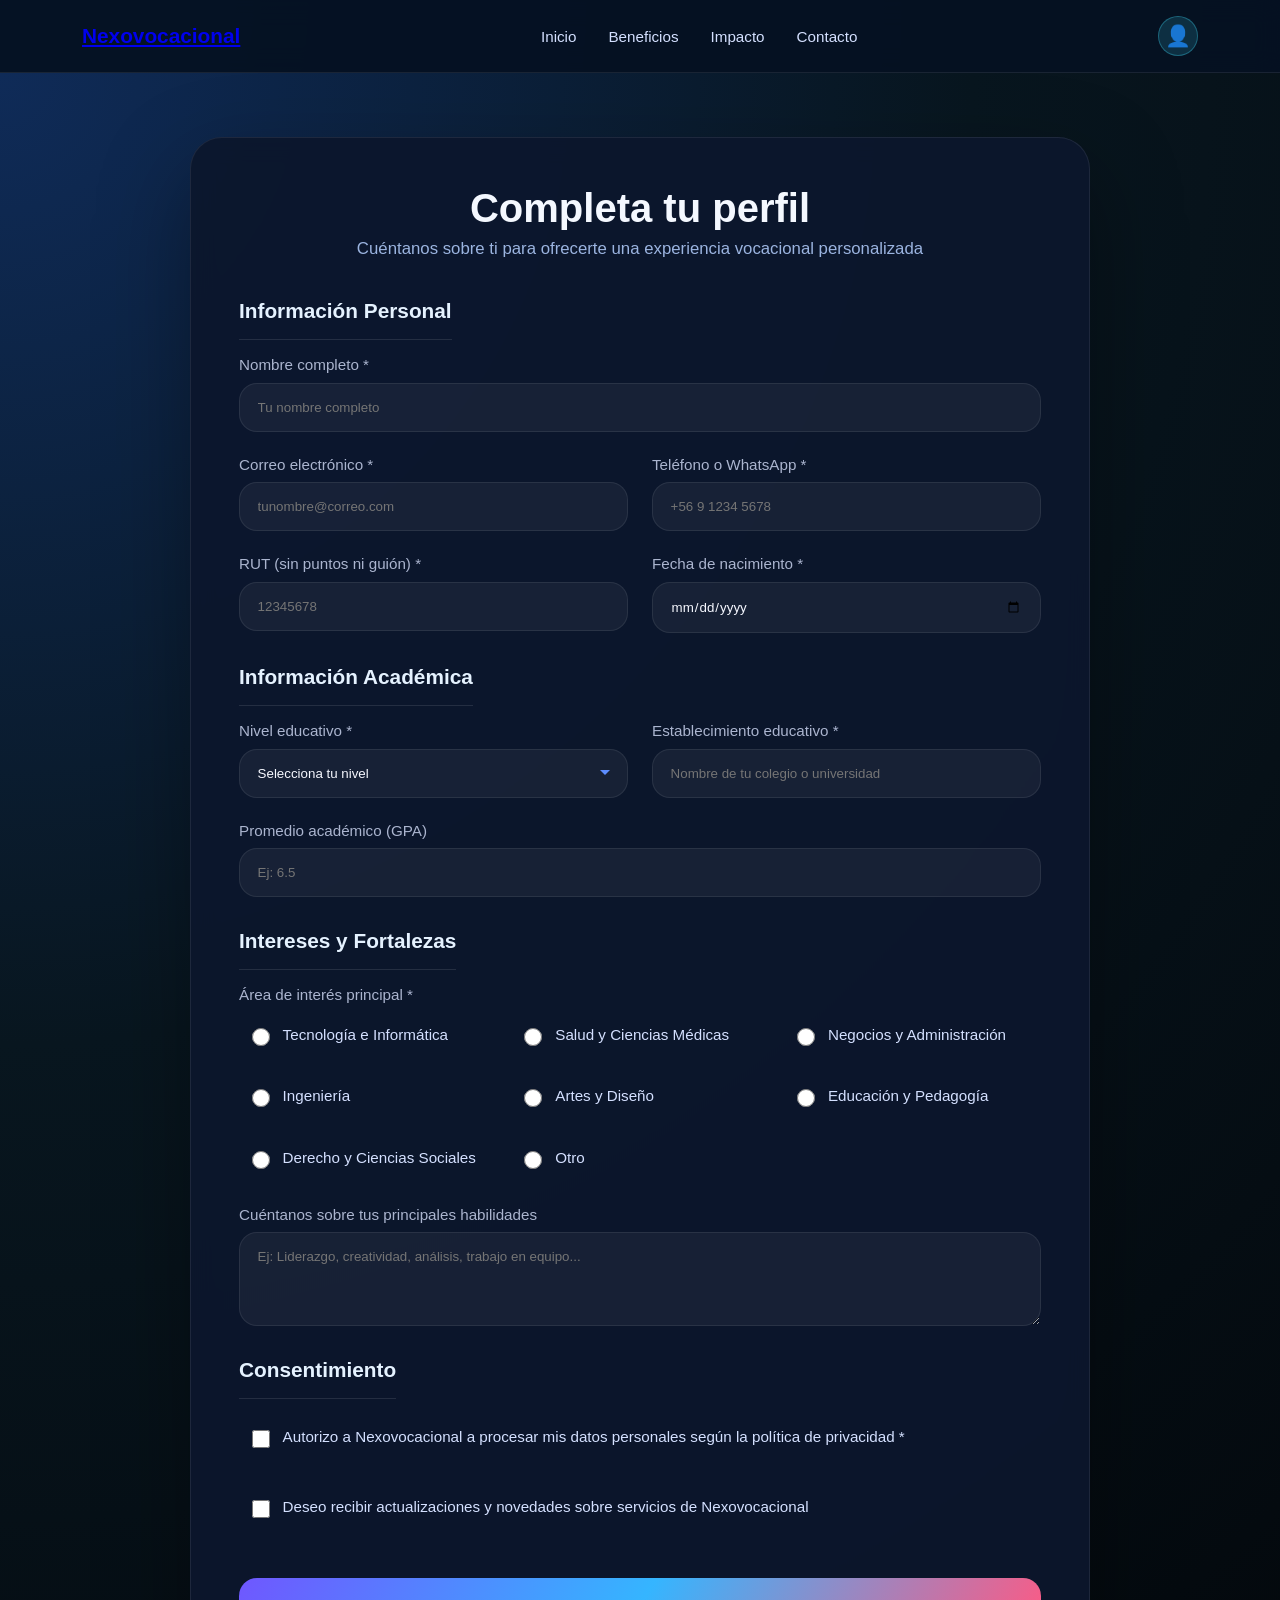
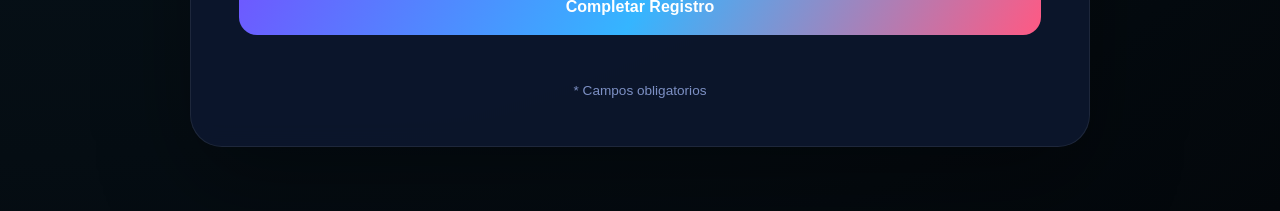
==== registro.html @ 3d801a6a "Actualizacion de la pagina" ====
<!DOCTYPE html>
<html lang="es">
<head>
  <meta charset="UTF-8">
  <meta name="viewport" content="width=device-width, initial-scale=1.0">
  <title>Nexovocacional | Registro de Estudiante</title>
  <link rel="stylesheet" href="css/style.css">
  <link rel="stylesheet" href="css/registro.css">
</head>
<body>
  <header class="navbar">
    <div class="navbar-container">
      <div class="navbar-logo">
        <a href="index.html">Nexovocacional</a>
      </div>
      <nav class="navbar-menu">
        <a href="index.html#inicio" class="nav-link">Inicio</a>
        <a href="index.html#beneficios" class="nav-link">Beneficios</a>
        <a href="index.html#impacto" class="nav-link">Impacto</a>
        <a href="index.html#contacto" class="nav-link">Contacto</a>
      </nav>
      <div class="navbar-account">
        <button id="accountBtn" class="account-btn" title="Mi cuenta">👤</button>
      </div>
    </div>
  </header>

  <main class="registro-container">
    <div class="registro-wrapper">
      <div class="registro-header">
        <h1>Completa tu perfil</h1>
        <p>Cuéntanos sobre ti para ofrecerte una experiencia vocacional personalizada</p>
      </div>

      <form id="registroForm" class="registro-form">
        <!-- Información Personal -->
        <fieldset class="form-section">
          <legend>Información Personal</legend>
          
          <div class="form-group">
            <label for="nombre">Nombre completo *</label>
            <input type="text" id="nombre" name="nombre" placeholder="Tu nombre completo" required>
          </div>

          <div class="form-row">
            <div class="form-group">
              <label for="email">Correo electrónico *</label>
              <input type="email" id="email" name="email" placeholder="tunombre@correo.com" required>
            </div>
            <div class="form-group">
              <label for="telefono">Teléfono o WhatsApp *</label>
              <input type="tel" id="telefono" name="telefono" placeholder="+56 9 1234 5678" required>
            </div>
          </div>

          <div class="form-row">
            <div class="form-group">
              <label for="rut">RUT (sin puntos ni guión) *</label>
              <input type="text" id="rut" name="rut" placeholder="12345678" required>
            </div>
            <div class="form-group">
              <label for="fecha_nacimiento">Fecha de nacimiento *</label>
              <input type="date" id="fecha_nacimiento" name="fecha_nacimiento" required>
            </div>
          </div>
        </fieldset>

        <!-- Información Académica -->
        <fieldset class="form-section">
          <legend>Información Académica</legend>
          
          <div class="form-row">
            <div class="form-group">
              <label for="nivel">Nivel educativo *</label>
              <select id="nivel" name="nivel" required>
                <option value="">Selecciona tu nivel</option>
                <option value="7mo_8vo">7mo a 8vo básico</option>
                <option value="1ro_2do_medio">1ro a 2do medio</option>
                <option value="3ro_4to_medio">3ro a 4to medio</option>
                <option value="egresado">Egresado de educación media</option>
                <option value="universitario">Estudiante universitario</option>
                <option value="profesional">Profesional trabajando</option>
              </select>
            </div>
            <div class="form-group">
              <label for="establecimiento">Establecimiento educativo *</label>
              <input type="text" id="establecimiento" name="establecimiento" placeholder="Nombre de tu colegio o universidad" required>
            </div>
          </div>

          <div class="form-group">
            <label for="promedio">Promedio académico (GPA)</label>
            <input type="number" id="promedio" name="promedio" min="1" max="7" step="0.1" placeholder="Ej: 6.5">
          </div>
        </fieldset>

        <!-- Intereses y Fortalezas -->
        <fieldset class="form-section">
          <legend>Intereses y Fortalezas</legend>
          
          <div class="form-group">
            <label>Área de interés principal *</label>
            <div class="checkbox-group">
              <label class="checkbox-label">
                <input type="radio" name="area_interes" value="tecnologia" required>
                <span>Tecnología e Informática</span>
              </label>
              <label class="checkbox-label">
                <input type="radio" name="area_interes" value="salud">
                <span>Salud y Ciencias Médicas</span>
              </label>
              <label class="checkbox-label">
                <input type="radio" name="area_interes" value="negocios">
                <span>Negocios y Administración</span>
              </label>
              <label class="checkbox-label">
                <input type="radio" name="area_interes" value="ingenieria">
                <span>Ingeniería</span>
              </label>
              <label class="checkbox-label">
                <input type="radio" name="area_interes" value="artes">
                <span>Artes y Diseño</span>
              </label>
              <label class="checkbox-label">
                <input type="radio" name="area_interes" value="educacion">
                <span>Educación y Pedagogía</span>
              </label>
              <label class="checkbox-label">
                <input type="radio" name="area_interes" value="derecho">
                <span>Derecho y Ciencias Sociales</span>
              </label>
              <label class="checkbox-label">
                <input type="radio" name="area_interes" value="otro">
                <span>Otro</span>
              </label>
            </div>
          </div>

          <div class="form-group">
            <label for="habilidades">Cuéntanos sobre tus principales habilidades</label>
            <textarea id="habilidades" name="habilidades" placeholder="Ej: Liderazgo, creatividad, análisis, trabajo en equipo..." rows="4"></textarea>
          </div>
        </fieldset>

        <!-- Información de Contacto y Consentimiento -->
        <fieldset class="form-section">
          <legend>Consentimiento</legend>
          
          <label class="checkbox-label full">
            <input type="checkbox" name="privacidad" required>
            <span>Autorizo a Nexovocacional a procesar mis datos personales según la política de privacidad *</span>
          </label>
          
          <label class="checkbox-label full">
            <input type="checkbox" name="contacto">
            <span>Deseo recibir actualizaciones y novedades sobre servicios de Nexovocacional</span>
          </label>
        </fieldset>

        <button type="submit" class="submit-btn">Completar Registro</button>
        <p class="form-info">* Campos obligatorios</p>
      </form>
    </div>
  </main>

  <script src="js/registro.js"></script>
</body>
</html>
---- css/style.css ----
* {
      box-sizing: border-box;
      margin: 0;
      padding: 0;
      font-family: 'Inter', sans-serif;
    }
html {
      scroll-behavior: smooth;
    }
    body {
      min-height: 100vh;
      background: radial-gradient(circle at top left, #0f2b58 0%, #08161f 45%, #03070b 100%);
      color: #f4f8ff;
      overflow-x: hidden;
    }

    .navbar {
      position: sticky;
      top: 0;
      z-index: 100;
      background: rgba(6, 17, 34, 0.95);
      backdrop-filter: blur(12px);
      border-bottom: 1px solid rgba(255, 255, 255, 0.08);
      padding: 1rem 0;
    }

    .navbar-container {
      max-width: 1180px;
      margin: 0 auto;
      padding: 0 2rem;
      display: flex;
      justify-content: space-between;
      align-items: center;
      gap: 2rem;
    }

    .navbar-logo {
      font-size: 1.3rem;
      font-weight: 700;
      color: #41e2ff;
      white-space: nowrap;
    }

    .navbar-menu {
      display: flex;
      gap: 2rem;
      flex: 1;
      justify-content: center;
    }

    .nav-link {
      color: #d4e0ff;
      text-decoration: none;
      font-weight: 500;
      transition: color 0.3s ease;
      font-size: 0.95rem;
    }

    .nav-link:hover {
      color: #41e2ff;
    }

    .navbar-account {
      display: flex;
      align-items: center;
    }

    .account-btn {
      background: rgba(65, 226, 255, 0.15);
      border: 1px solid rgba(65, 226, 255, 0.3);
      color: #41e2ff;
      width: 40px;
      height: 40px;
      border-radius: 50%;
      font-size: 1.3rem;
      cursor: pointer;
      display: flex;
      align-items: center;
      justify-content: center;
      transition: all 0.3s ease;
    }

    .account-btn:hover {
      background: rgba(65, 226, 255, 0.25);
      border-color: rgba(65, 226, 255, 0.5);
      transform: scale(1.05);
    }

    @media (max-width: 768px) {
      .navbar-container {
        padding: 0 1.2rem;
        gap: 1rem;
      }

      .navbar-menu {
        gap: 1rem;
        font-size: 0.85rem;
      }

      .navbar-logo {
        font-size: 1rem;
      }
    }

    @media (max-width: 640px) {
      .navbar-menu {
        gap: 0.8rem;
        font-size: 0.75rem;
      }
    }

    .hero {
      position: relative;
      min-height: 100vh;
      display: flex;
      align-items: center;
      justify-content: center;
      padding: 3rem 2rem;
      text-align: center;
      overflow: hidden;
    }

    .hero::before,
    .hero::after {
      content: '';
      position: absolute;
      border-radius: 50%;
      filter: blur(120px);
      opacity: 0.7;
    }

    .hero::before {
      width: 420px;
      height: 420px;
      background: #5d8dff;
      top: -90px;
      left: -80px;
    }

    .hero::after {
      width: 520px;
      height: 520px;
      background: #ff6f91;
      bottom: -140px;
      right: -120px;
    }

    .hero .brand {
      position: relative;
      z-index: 1;
      max-width: 980px;
    }

    .hero h1 {
      font-size: clamp(3rem, 5vw, 5.2rem);
      letter-spacing: -0.04em;
      line-height: 1.02;
      margin-bottom: 1rem;
      text-transform: uppercase;
      text-shadow: 0 0 40px rgba(94, 194, 255, 0.3);
    }

    .hero h1 span {
      color: #79e6ff;
    }

    .hero p {
      margin: 0 auto 2rem;
      max-width: 760px;
      font-size: 1.05rem;
      line-height: 1.85;
      color: #d8e7ff;
    }

    .hero .register-btn {
      position: relative;
      padding: 1.2rem 2.5rem;
      border: none;
      border-radius: 999px;
      background: linear-gradient(130deg, #35b5ff, #6f57ff 60%, #ff5983);
      color: #fff;
      font-size: 1rem;
      font-weight: 700;
      cursor: pointer;
      box-shadow: 0 25px 70px rgba(41, 148, 255, 0.35);
      transition: transform 0.25s ease, box-shadow 0.25s ease;
      overflow: hidden;
    }

    .hero .register-btn:hover {
      transform: translateY(-4px);
      box-shadow: 0 35px 90px rgba(41, 148, 255, 0.45);
    }

    .hero .register-btn::after {
      content: '';
      position: absolute;
      inset: 0;
      background: radial-gradient(circle, rgba(255,255,255,0.25) 0%, transparent 60%);
      opacity: 0;
      transition: opacity 0.25s ease;
    }

    .hero .register-btn:hover::after {
      opacity: 1;
    }

    .register-modal {
      position: fixed;
      inset: 0;
      background: rgba(2, 11, 24, 0.92);
      display: flex;
      align-items: center;
      justify-content: center;
      backdrop-filter: blur(12px);
      z-index: 50;
      opacity: 1;
      visibility: visible;
      transition: opacity 0.35s ease, visibility 0.35s ease;
    }

    .register-modal.hide {
      opacity: 0;
      visibility: hidden;
      pointer-events: none;
    }

    .register-card {
      width: min(100%, 520px);
      background: rgba(12, 23, 45, 0.98);
      border: 1px solid rgba(255, 255, 255, 0.07);
      border-radius: 32px;
      padding: 2.5rem;
      box-shadow: 0 35px 90px rgba(0, 0, 0, 0.35);
      position: relative;
      overflow: hidden;
    }

    .register-card::before {
      content: '';
      position: absolute;
      inset: 0;
      background: linear-gradient(145deg, rgba(255,255,255,0.06), transparent 40%, rgba(255,255,255,0.03));
      pointer-events: none;
    }

    .register-card h2 {
      font-size: 2rem;
      margin-bottom: 0.5rem;
    }

    .register-card p {
      color: #94b0dc;
      margin-bottom: 1.8rem;
    }

    .register-card form {
      display: grid;
      gap: 1rem;
    }

    .register-card label {
      display: grid;
      gap: 0.55rem;
      font-size: 0.95rem;
      color: #abb5cf;
    }

    .register-card input {
      width: 100%;
      padding: 1rem 1.1rem;
      border-radius: 18px;
      border: 1px solid rgba(255, 255, 255, 0.08);
      background: rgba(255, 255, 255, 0.05);
      color: #f6f8ff;
      outline: none;
      transition: border-color 0.2s ease, transform 0.2s ease;
    }

    .register-card input:focus {
      border-color: #5d8dff;
      transform: translateY(-1px);
    }

    .register-card .submit-btn {
      width: 100%;
      padding: 1rem;
      border: none;
      border-radius: 18px;
      background: linear-gradient(120deg, #6f57ff, #35b5ff, #ff5983);
      color: #fff;
      font-weight: 700;
      cursor: pointer;
      transition: transform 0.25s ease, box-shadow 0.25s ease;
    }

    .register-card .submit-btn:hover {
      transform: translateY(-2px);
      box-shadow: 0 18px 50px rgba(92, 107, 255, 0.28);
    }

    .register-card small {
      display: block;
      margin-top: 1rem;
      color: #7d90c4;
    }

    .modal-description {
      color: #94b0dc;
      margin-bottom: 1.8rem;
      font-size: 0.95rem;
      line-height: 1.6;
    }

    .register-link-btn {
      display: inline-block;
      width: 100%;
      padding: 1rem;
      border: none;
      border-radius: 18px;
      background: linear-gradient(120deg, #6f57ff, #35b5ff, #ff5983);
      color: #fff;
      font-weight: 700;
      font-size: 1rem;
      text-decoration: none;
      text-align: center;
      cursor: pointer;
      transition: transform 0.25s ease, box-shadow 0.25s ease;
      margin-top: 0.5rem;
    }

    .register-link-btn:hover {
      transform: translateY(-2px);
      box-shadow: 0 18px 50px rgba(92, 107, 255, 0.28);
    }

    .modal-footer {
      text-align: center;
      color: #7d90c4;
      font-size: 0.85rem;
      margin-top: 1.5rem;
    }

    #officialPage {
      opacity: 0;
      visibility: hidden;
      transform: translateY(50px);
      transition: all 0.65s ease;
    }

    #officialPage.active {
      opacity: 1;
      visibility: visible;
      transform: translateY(0);
    }

    .section {
      max-width: 1180px;
      margin: 0 auto;
      padding: 4rem 2rem;
    }

    .section h2 {
      font-size: clamp(2rem, 3.2vw, 3.6rem);
      margin-bottom: 1rem;
      letter-spacing: -0.03em;
    }

    .section p {
      color: #d4e0ff;
      line-height: 1.9;
      max-width: 860px;
      margin-bottom: 1.8rem;
      font-size: 1rem;
    }

    .badge-group {
      display: grid;
      gap: 1rem;
      grid-template-columns: repeat(auto-fit, minmax(220px, 1fr));
      margin-top: 2rem;
    }

    .badge {
      padding: 1.5rem;
      border-radius: 24px;
      background: rgba(9, 18, 33, 0.9);
      border: 1px solid rgba(255, 255, 255, 0.08);
      box-shadow: inset 0 0 0 1px rgba(255,255,255,0.02);
      backdrop-filter: blur(12px);
    }

    .badge h3 {
      font-size: 1.4rem;
      margin-bottom: 0.8rem;
      color: #fff;
    }

    .badge p {
      color: #9bb4e0;
      line-height: 1.7;
    }

    .benefits-grid {
      display: grid;
      gap: 1rem;
      grid-template-columns: repeat(auto-fit, minmax(240px, 1fr));
      margin-top: 2rem;
    }

    .benefit-card {
      padding: 1.5rem;
      border-radius: 28px;
      background: linear-gradient(180deg, rgba(43, 74, 167, 0.92), rgba(17, 27, 52, 0.96));
      border: 1px solid rgba(255,255,255,0.08);
      transition: transform 0.3s ease, box-shadow 0.3s ease;
    }

    .benefit-card:hover {
      transform: translateY(-6px);
      box-shadow: 0 24px 70px rgba(0, 0, 0, 0.25);
    }

    .benefit-card h3 {
      margin-bottom: 1rem;
      color: #f5f8ff;
    }

    .benefit-card p {
      color: #d0dbff;
      line-height: 1.8;
    }

    .map-panel {
      margin-top: 1.5rem;
      display: flex;
      gap: 1.5rem;
      align-items: center;
    }

    .map-panel svg {
      width: 100%;
      height: auto;
      border-radius: 30px;
      box-shadow: 0 30px 90px rgba(0, 0, 0, 0.25);
      background: linear-gradient(180deg, rgba(5,32,70,0.88), rgba(7,15,28,0.98));
      flex: 1.2;
    }

    .map-panel .map-copy {
      color: #d9e8ff;
      flex: 0.8;
    }

    .map-panel .map-copy h3 {
      margin-bottom: 1rem;
    }

    .map-panel .map-copy ul {
      list-style: none;
      padding-left: 0;
    }

    .map-panel .map-copy li {
      margin-bottom: 0.85rem;
      line-height: 1.8;
    }

    .actions {
      display: flex;
      flex-wrap: wrap;
      gap: 1rem;
      margin-top: 2rem;
    }

    .actions a {
      display: inline-flex;
      align-items: center;
      justify-content: center;
      min-width: 220px;
      padding: 1rem 1.5rem;
      border-radius: 999px;
      border: 1px solid transparent;
      text-decoration: none;
      color: #fff;
      font-weight: 700;
      transition: transform 0.25s ease, border-color 0.25s ease, background 0.25s ease;
    }

    .actions a.primary {
      background: linear-gradient(135deg, #41e2ff, #5e74ff);
    }

    .actions a.secondary {
      background: rgba(255, 255, 255, 0.08);
      border-color: rgba(255,255,255,0.16);
    }

    .actions a:hover {
      transform: translateY(-3px);
    }

    @media (max-width: 900px) {
      .map-panel {
        grid-template-columns: 1fr;
      }
    }

    @media (max-width: 640px) {
      .hero {
        padding: 2rem 1.2rem;
      }
      .section {
        padding: 2.5rem 1.2rem;
      }
    }
---- css/registro.css ----
.registro-container {
  min-height: calc(100vh - 80px);
  padding: 4rem 2rem;
  background: radial-gradient(circle at top left, #0f2b58 0%, #08161f 45%, #03070b 100%);
}

.registro-wrapper {
  max-width: 900px;
  margin: 0 auto;
  background: rgba(12, 23, 45, 0.95);
  border: 1px solid rgba(255, 255, 255, 0.08);
  border-radius: 32px;
  padding: 3rem;
  box-shadow: 0 35px 90px rgba(0, 0, 0, 0.35);
  backdrop-filter: blur(12px);
}

.registro-header {
  text-align: center;
  margin-bottom: 2.5rem;
}

.registro-header h1 {
  font-size: 2.5rem;
  margin-bottom: 0.5rem;
  color: #f4f8ff;
}

.registro-header p {
  color: #9bb4e0;
  font-size: 1.05rem;
}

.registro-form {
  display: flex;
  flex-direction: column;
  gap: 2rem;
}

.form-section {
  border: none;
  padding: 0;
  margin: 0;
  display: flex;
  flex-direction: column;
  gap: 1.5rem;
}

.form-section legend {
  font-size: 1.3rem;
  font-weight: 600;
  color: #e5f2ff;
  margin-bottom: 1rem;
  padding-bottom: 1rem;
  border-bottom: 1px solid rgba(255, 255, 255, 0.1);
}

.form-group {
  display: flex;
  flex-direction: column;
  gap: 0.6rem;
}

.form-row {
  display: grid;
  grid-template-columns: 1fr 1fr;
  gap: 1.5rem;
}

.form-group label {
  font-size: 0.95rem;
  color: #abb5cf;
  font-weight: 500;
}

.form-group input,
.form-group select,
.form-group textarea {
  padding: 1rem 1.1rem;
  border-radius: 18px;
  border: 1px solid rgba(255, 255, 255, 0.08);
  background: rgba(255, 255, 255, 0.05);
  color: #f6f8ff;
  font-family: inherit;
  outline: none;
  transition: border-color 0.2s ease, transform 0.2s ease, box-shadow 0.2s ease;
}

.form-group input:focus,
.form-group select:focus,
.form-group textarea:focus {
  border-color: #5d8dff;
  transform: translateY(-1px);
  box-shadow: 0 0 0 3px rgba(93, 141, 255, 0.1);
}

.form-group select {
  cursor: pointer;
  background-image: url("data:image/svg+xml,%3Csvg xmlns='http://www.w3.org/2000/svg' width='12' height='8' viewBox='0 0 12 8'%3E%3Cpath fill='%235d8dff' d='M1 1l5 5 5-5'/%3E%3C/svg%3E");
  background-repeat: no-repeat;
  background-position: right 1rem center;
  padding-right: 3rem;
  appearance: none;
}

.checkbox-group {
  display: grid;
  grid-template-columns: repeat(auto-fit, minmax(220px, 1fr));
  gap: 1rem;
}

.checkbox-label {
  display: flex;
  align-items: flex-start;
  gap: 0.8rem;
  cursor: pointer;
  padding: 0.8rem;
  border-radius: 12px;
  transition: background 0.2s ease;
}

.checkbox-label:hover {
  background: rgba(255, 255, 255, 0.05);
}

.checkbox-label input[type="radio"],
.checkbox-label input[type="checkbox"] {
  width: 18px;
  height: 18px;
  margin-top: 2px;
  cursor: pointer;
  accent-color: #41e2ff;
}

.checkbox-label.full {
  grid-column: 1 / -1;
}

.checkbox-label span {
  color: #d4e0ff;
  font-size: 0.95rem;
}

.submit-btn {
  width: 100%;
  padding: 1.2rem;
  border: none;
  border-radius: 18px;
  background: linear-gradient(120deg, #6f57ff, #35b5ff, #ff5983);
  color: #fff;
  font-weight: 700;
  font-size: 1rem;
  cursor: pointer;
  margin-top: 1rem;
  transition: transform 0.25s ease, box-shadow 0.25s ease;
}

.submit-btn:hover {
  transform: translateY(-2px);
  box-shadow: 0 18px 50px rgba(92, 107, 255, 0.28);
}

.submit-btn:active {
  transform: translateY(0);
}

.form-info {
  text-align: center;
  color: #7d90c4;
  font-size: 0.85rem;
  margin-top: 1rem;
}

@media (max-width: 768px) {
  .registro-wrapper {
    padding: 2rem;
  }

  .registro-header h1 {
    font-size: 2rem;
  }

  .form-row {
    grid-template-columns: 1fr;
    gap: 1rem;
  }

  .checkbox-group {
    grid-template-columns: 1fr;
  }
}

@media (max-width: 480px) {
  .registro-container {
    padding: 2rem 1rem;
  }

  .registro-wrapper {
    padding: 1.5rem;
    border-radius: 20px;
  }

  .registro-header h1 {
    font-size: 1.5rem;
  }

  .form-section legend {
    font-size: 1.1rem;
  }
}
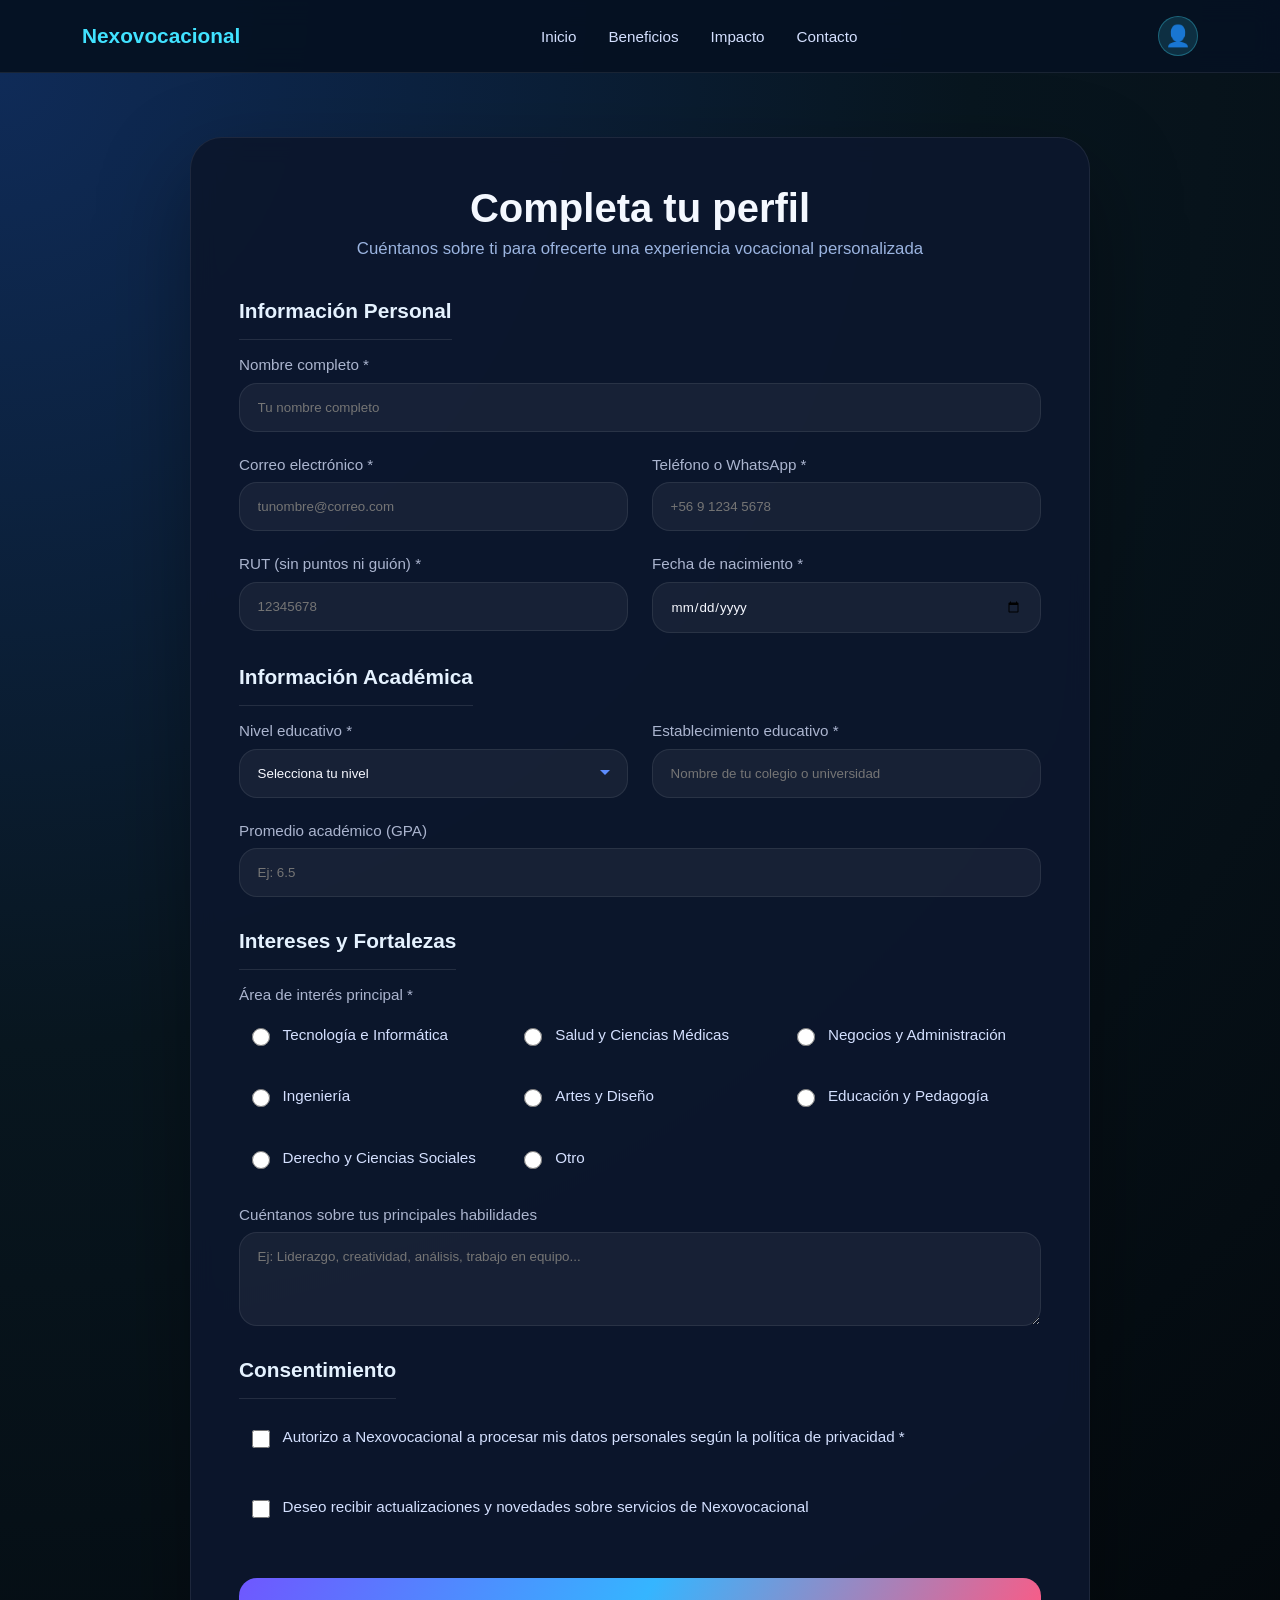
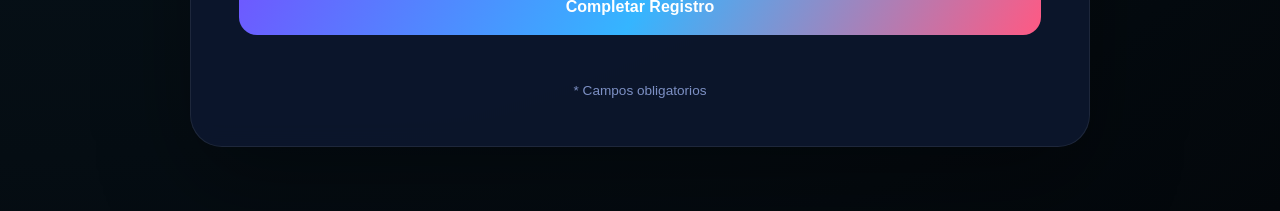
==== commit f3f71b05: "agregando imagenes" ====
--- a/registro.html
+++ b/registro.html
@@ -3,7 +3,7 @@
 <head>
   <meta charset="UTF-8">
   <meta name="viewport" content="width=device-width, initial-scale=1.0">
-  <title>Nexovocacional | Registro de Estudiante</title>
+  <title>Nexovocacional</title>
   <link rel="stylesheet" href="css/style.css">
   <link rel="stylesheet" href="css/registro.css">
 </head>
--- a/css/style.css
+++ b/css/style.css
@@ -39,6 +39,22 @@
       font-weight: 700;
       color: #41e2ff;
       white-space: nowrap;
+      cursor: pointer;
+      transition: all 0.3s ease;
+    }
+
+    .navbar-logo a {
+      color: #41e2ff;
+      text-decoration: none;
+      transition: all 0.3s ease;
+      display: inline-block;
+    }
+
+    .navbar-logo:hover,
+    .navbar-logo a:hover {
+      color: #79e6ff;
+      text-shadow: 0 0 20px rgba(65, 226, 255, 0.5);
+      transform: scale(1.05);
     }
 
     .navbar-menu {
@@ -149,6 +165,102 @@
       position: relative;
       z-index: 1;
       max-width: 980px;
+      flex: 1;
+      text-align: left;
+    }
+
+    .hero-content {
+      display: block;
+      align-items: center;
+      gap: 3rem;
+      max-width: 1280px;
+      width: 100%;
+      position: relative;
+      z-index: 1;
+    }
+
+    .hero-gallery {
+      flex: 1;
+      position: relative;
+      width: 100%;
+      height: 600px;
+      display: flex;
+      align-items: center;
+      justify-content: center;
+    }
+
+    .gallery-item {
+      position: absolute;
+      border-radius: 24px;
+      overflow: hidden;
+      box-shadow: 0 20px 60px rgba(0, 0, 0, 0.4);
+      transition: all 0.3s ease;
+    }
+
+    .gallery-item img {
+      width: 100%;
+      height: 100%;
+      object-fit: cover;
+      transition: transform 0.3s ease;
+    }
+
+    .gallery-item:hover img {
+      transform: scale(1.05);
+    }
+
+    .item-1 {
+      width: 300px;
+      height: 400px;
+      left: -60px;
+      top: 80px;
+      z-index: 3;
+      animation: float1 3s ease-in-out infinite;
+    }
+
+    .item-2 {
+      width: 340px;
+      height: 450px;
+      left: 50%;
+      top: 40px;
+      transform: translateX(-50%);
+      z-index: 4;
+      animation: float2 3.5s ease-in-out infinite;
+    }
+
+    .item-3 {
+      width: 300px;
+      height: 400px;
+      right: -60px;
+      top: 80px;
+      z-index: 3;
+      animation: float3 3s ease-in-out infinite;
+    }
+
+    @keyframes float1 {
+      0%, 100% {
+        transform: translateY(0px);
+      }
+      50% {
+        transform: translateY(-20px);
+      }
+    }
+
+    @keyframes float2 {
+      0%, 100% {
+        transform: translateX(-50%) translateY(0px);
+      }
+      50% {
+        transform: translateX(-50%) translateY(-30px);
+      }
+    }
+
+    @keyframes float3 {
+      0%, 100% {
+        transform: translateY(0px);
+      }
+      50% {
+        transform: translateY(-20px);
+      }
     }
 
     .hero h1 {
@@ -158,6 +270,7 @@
       margin-bottom: 1rem;
       text-transform: uppercase;
       text-shadow: 0 0 40px rgba(94, 194, 255, 0.3);
+      text-align: left;
     }
 
     .hero h1 span {
@@ -165,11 +278,12 @@
     }
 
     .hero p {
-      margin: 0 auto 2rem;
+      margin: 0 0 2rem;
       max-width: 760px;
       font-size: 1.05rem;
       line-height: 1.85;
       color: #d8e7ff;
+      text-align: left;
     }
 
     .hero .register-btn {
@@ -501,8 +615,81 @@
     }
 
     @media (max-width: 900px) {
+      .hero-content {
+        flex-direction: column;
+        text-align: center;
+        gap: 2rem;
+      }
+
+      .brand {
+        text-align: center;
+      }
+
+      .hero h1,
+      .hero p {
+        text-align: center;
+      }
+
+      .hero-gallery {
+        height: 450px;
+      }
+
+      .item-1 {
+        width: 220px;
+        height: 300px;
+        left: -40px;
+        top: 60px;
+      }
+
+      .item-2 {
+        width: 260px;
+        height: 350px;
+        left: 50%;
+        top: 30px;
+        transform: translateX(-50%);
+      }
+
+      .item-3 {
+        width: 220px;
+        height: 300px;
+        right: -40px;
+        top: 60px;
+      }
+
       .map-panel {
         grid-template-columns: 1fr;
+      }
+    }
+
+    @media (max-width: 640px) {
+      .hero-content {
+        flex-direction: column;
+      }
+
+      .hero-gallery {
+        height: 350px;
+      }
+
+      .item-1 {
+        width: 160px;
+        height: 220px;
+        left: -30px;
+        top: 40px;
+      }
+
+      .item-2 {
+        width: 200px;
+        height: 270px;
+        left: 50%;
+        top: 15px;
+        transform: translateX(-50%);
+      }
+
+      .item-3 {
+        width: 160px;
+        height: 220px;
+        right: -30px;
+        top: 40px;
       }
     }
 
